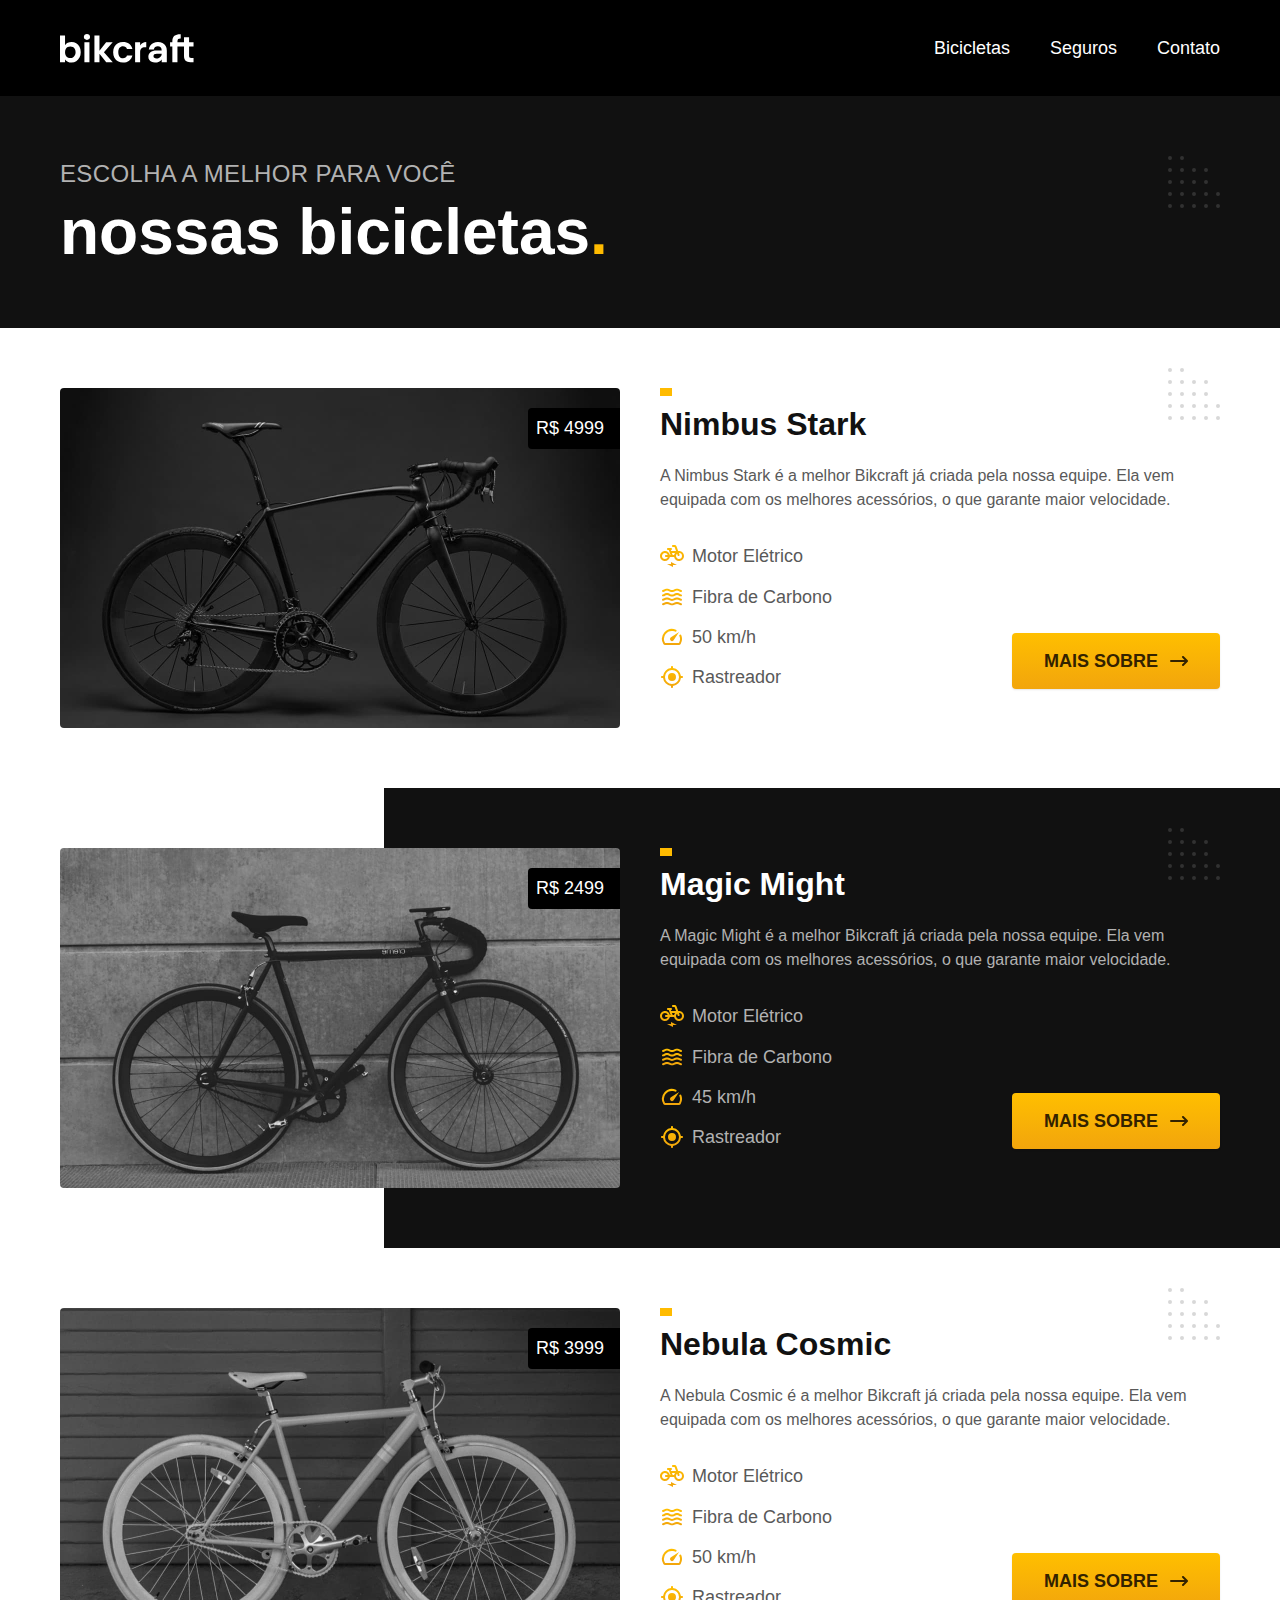
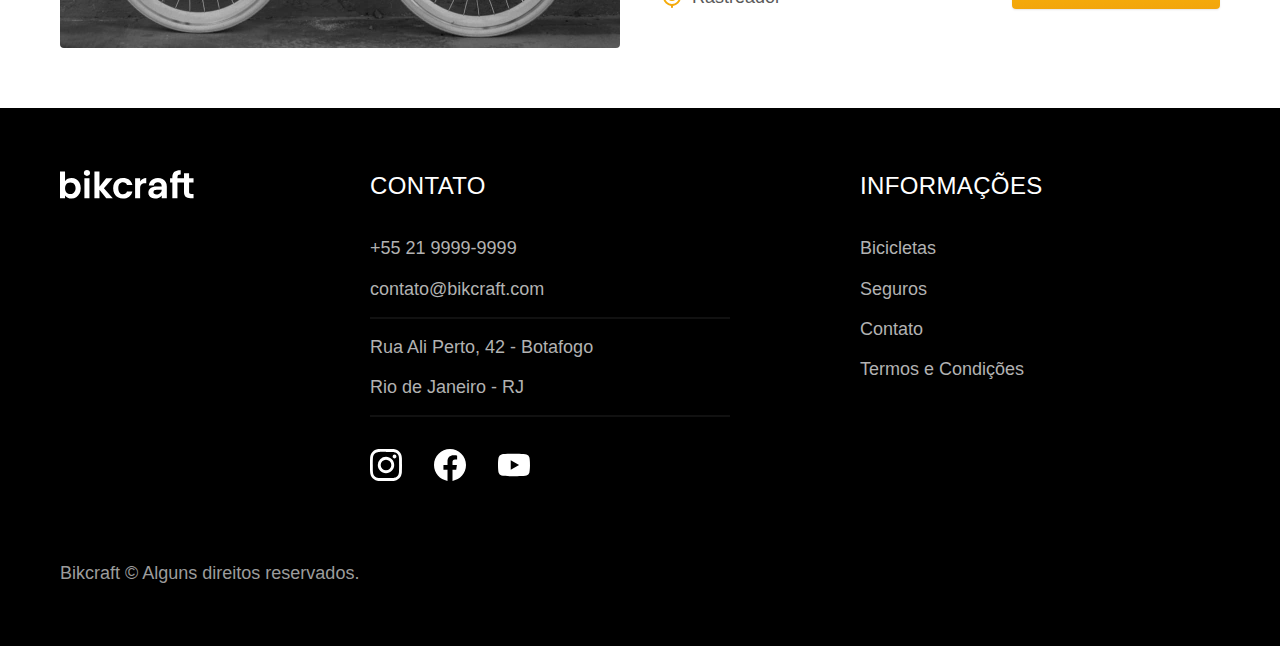
==== bicicletas.html @ 62904f8d "..." ====
<!DOCTYPE html>
<html lang="pt-br">

<head>
  <meta charset="UTF-8">
  <meta name="viewport" content="width=device-width, initial-scale=1.0">

  <title>Bicicletas | Bikcraft</title>
  <meta name="description" content="Bicicletas">

  <link rel="preload" href="./css/style.css" as="style">
  <link rel="stylesheet" href="./css/style.css">
</head>

<body id="bicicletas">
  <header class="header-bg">
    <div class="header container">
      <a href="./">
        <img src="./img/bikcraft.svg" alt="Bikcraft">
      </a>

      <nav aria-label="primaria">
        <ul class="header-menu font-1-m cor-0">
          <li><a href="./bicicletas.html">Bicicletas</a></li>
          <li><a href="./seguros.html">Seguros</a></li>
          <li><a href="./contato.html">Contato</a></li>
        </ul>
      </nav>
    </div>
  </header>

  <main>
    <div class="titulo-bg">
      <div class="titulo container">
        <p class="font-2-l-b cor-5">Escolha a melhor para você</p>
        <h1 class="font-1-xxl cor-0">nossas bicicletas<span class="cor-p1">.</span></h1>
      </div>
    </div>

    <div class="bicicletas container">
      <div class="bicicletas-imagem">
        <img src="./img/bicicletas/nimbus.jpg" alt="Bicicleta preta">
        <span class="font-2-m cor-0">R$ 4999</span>
      </div>
      <div class="bicicletas-conteudo">
        <h2 class="font-1-xl">Nimbus Stark</h2>
        <p class="font-2-s cor-8">A Nimbus Stark é a melhor Bikcraft já criada pela nossa equipe. Ela vem equipada com os melhores acessórios, o que garante maior velocidade.</p>
        <ul class="font-1-m cor-8">
          <li>
            <img src="./img/icones/eletrica.svg" alt="">
            Motor Elétrico
          </li>
          <li>
            <img src="./img/icones/carbono.svg" alt="">
            Fibra de Carbono
          </li>
          <li>
            <img src="./img/icones/velocidade.svg" alt="">
            50 km/h
          </li>
          <li>
            <img src="./img/icones/rastreador.svg" alt="">
            Rastreador
          </li>
        </ul>
        <a class="botao seta" href="./bicicletas/nimbus.html">Mais Sobre</a>
      </div>
    </div>

    <div class="bicicletas-bg">
      <div class="bicicletas container">
        <div class="bicicletas-imagem">
          <img src="./img/bicicletas/magic.jpg" alt="Bicicleta preta">
          <span class="font-2-m cor-0">R$ 2499</span>
        </div>
        <div class="bicicletas-conteudo">
          <h2 class="font-1-xl cor-0">Magic Might</h2>
          <p class="font-2-s cor-5">A Magic Might é a melhor Bikcraft já criada pela nossa equipe. Ela vem equipada com os melhores acessórios, o que garante maior velocidade.</p>
          <ul class="font-1-m cor-5">
            <li>
              <img src="./img/icones/eletrica.svg" alt="">
              Motor Elétrico
            </li>
            <li>
              <img src="./img/icones/carbono.svg" alt="">
              Fibra de Carbono
            </li>
            <li>
              <img src="./img/icones/velocidade.svg" alt="">
              45 km/h
            </li>
            <li>
              <img src="./img/icones/rastreador.svg" alt="">
              Rastreador
            </li>
          </ul>
          <a class="botao seta" href="./bicicletas/magic.html">Mais Sobre</a>
        </div>
      </div>
    </div>

    <div class="bicicletas container">
      <div class="bicicletas-imagem">
        <img src="./img/bicicletas/nebula.jpg" alt="Bicicleta preta">
        <span class="font-2-m cor-0">R$ 3999</span>
      </div>
      <div class="bicicletas-conteudo">
        <h2 class="font-1-xl">Nebula Cosmic</h2>
        <p class="font-2-s cor-8">A Nebula Cosmic é a melhor Bikcraft já criada pela nossa equipe. Ela vem equipada com os melhores acessórios, o que garante maior velocidade.</p>
        <ul class="font-1-m cor-8">
          <li>
            <img src="./img/icones/eletrica.svg" alt="">
            Motor Elétrico
          </li>
          <li>
            <img src="./img/icones/carbono.svg" alt="">
            Fibra de Carbono
          </li>
          <li>
            <img src="./img/icones/velocidade.svg" alt="">
            50 km/h
          </li>
          <li>
            <img src="./img/icones/rastreador.svg" alt="">
            Rastreador
          </li>
        </ul>
        <a class="botao seta" href="./bicicletas/nebula.html">Mais Sobre</a>
      </div>
    </div>

  </main>

  <footer class="footer-bg">
    <div class="footer container">
      <img src="./img/bikcraft.svg" alt="Bikcraft">
      <div class="footer-contato">
        <h3 class="font-2-l-b cor-0">Contato</h3>
        <ul class="font-2-m cor-5">
          <li><a href="tel:+552199999999">+55 21 9999-9999</a></li>
          <li><a href="mailto:contato@bikcraft.com">contato@bikcraft.com</a></li>
          <li>Rua Ali Perto, 42 - Botafogo</li>
          <li>Rio de Janeiro - RJ</li>
        </ul>
        <div class="footer-redes">
          <a href="./">
            <img src="./img/redes/instagram.svg" alt="Instagram">
          </a>
          <a href="./">
            <img src="./img/redes/facebook.svg" alt="Facebook">
          </a>
          <a href="./">
            <img src="./img/redes/youtube.svg" alt="Youtube">
          </a>
        </div>
      </div>
      <div class="footer-informacoes">
        <h3 class="font-2-l-b cor-0">Informações</h3>
        <nav>
          <ul class="font-1-m cor-5">
            <li><a href="./bicicletas.html">Bicicletas</a></li>
            <li><a href="./seguros.html">Seguros</a></li>
            <li><a href="./contato.html">Contato</a></li>
            <li><a href="./termos.html">Termos e Condições</a></li>
          </ul>
        </nav>
      </div>
      <p class="footer-copy font-2-m cor-6">Bikcraft © Alguns direitos reservados.</p>
    </div>
  </footer>
</body>

</html>
---- css/style.css ----
@import "./global/global.css";
@import "./utilidades/tipografia.css";
@import "./utilidades/cores.css";

@import "./global/header.css";
@import "./global/footer.css";

/* Utilidades */
@import "./utilidades/componentes.css";
@import "./utilidades/formulario.css";

/* Home */
@import "./home/introducao.css";
@import "./home/tecnologia.css";
@import "./home/parceiros.css";
@import "./home/depoimento.css";

/* Bicicletas */
@import "./bicicletas/bicicletas-lista.css";
@import "./bicicletas/bicicletas.css";

/* Bicicleta */
@import "./bicicleta/bicicleta.css";
@import "./bicicleta/seguro.css";

/* Seguros */
@import "./seguros/seguros.css";
@import "./seguros/vantagens.css";
@import "./seguros/perguntas.css";

/* Contato */
@import "./contato/contato.css";
@import "./contato/lojas.css";

/* Contato */
@import "./orcamento/orcamento.css";

/* Termos */
@import "./termos/termos.css";
---- css/style.css ----
@import "./global/global.css";
@import "./utilidades/tipografia.css";
@import "./utilidades/cores.css";

@import "./global/header.css";
@import "./global/footer.css";

/* Utilidades */
@import "./utilidades/componentes.css";
@import "./utilidades/formulario.css";

/* Home */
@import "./home/introducao.css";
@import "./home/tecnologia.css";
@import "./home/parceiros.css";
@import "./home/depoimento.css";

/* Bicicletas */
@import "./bicicletas/bicicletas-lista.css";
@import "./bicicletas/bicicletas.css";

/* Bicicleta */
@import "./bicicleta/bicicleta.css";
@import "./bicicleta/seguro.css";

/* Seguros */
@import "./seguros/seguros.css";
@import "./seguros/vantagens.css";
@import "./seguros/perguntas.css";

/* Contato */
@import "./contato/contato.css";
@import "./contato/lojas.css";

/* Contato */
@import "./orcamento/orcamento.css";

/* Termos */
@import "./termos/termos.css";
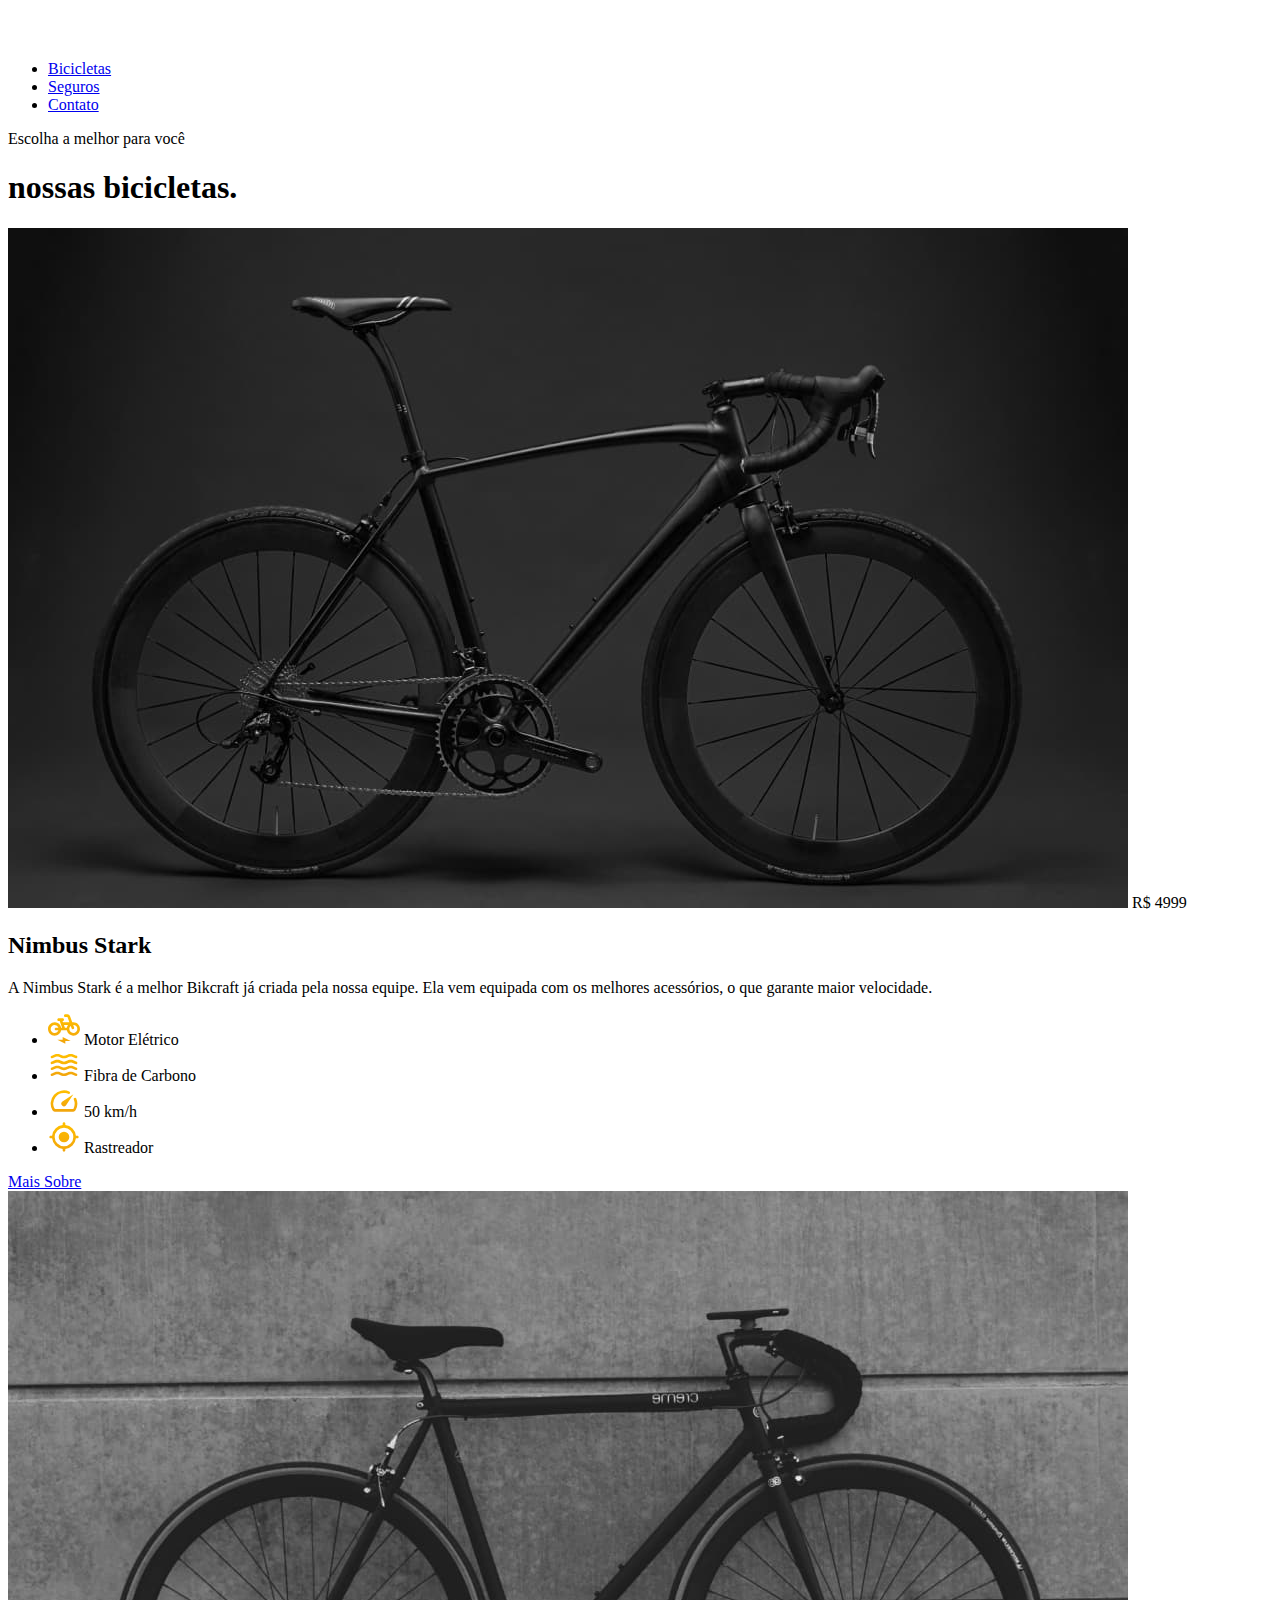
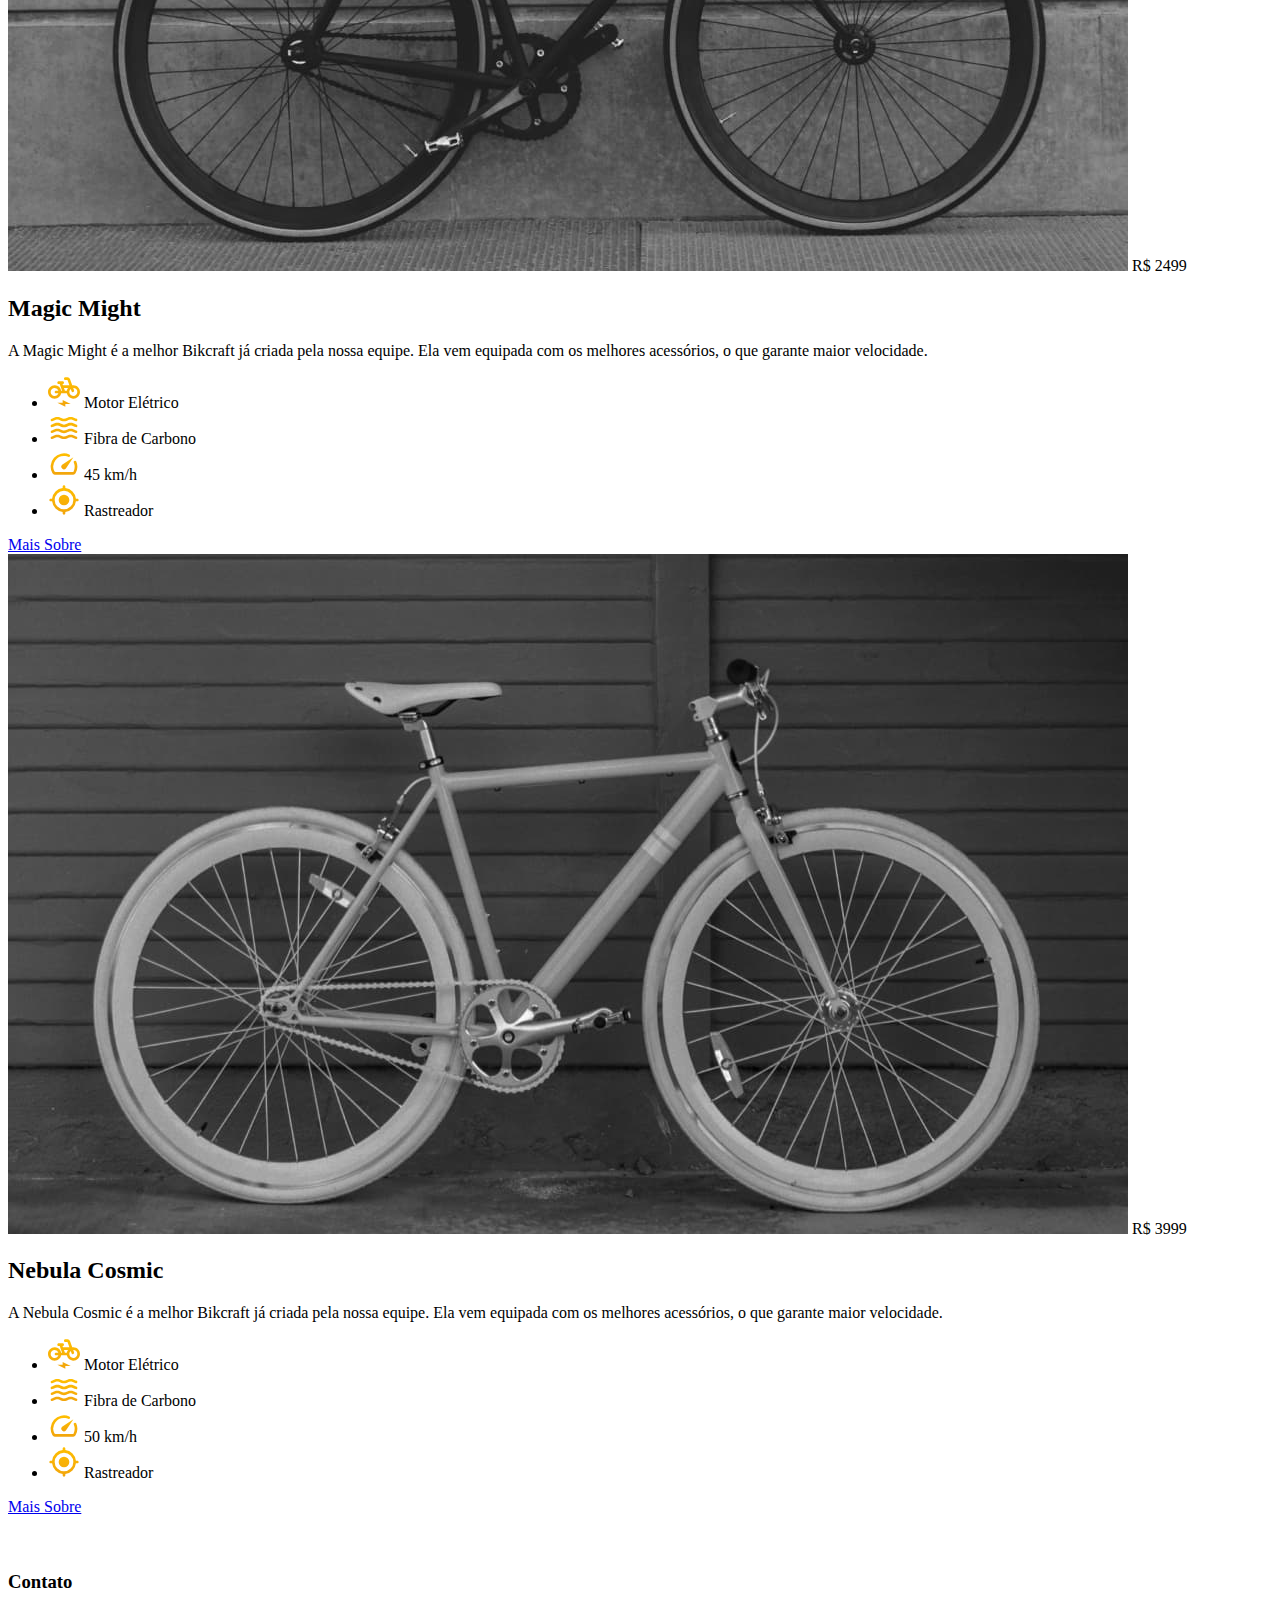
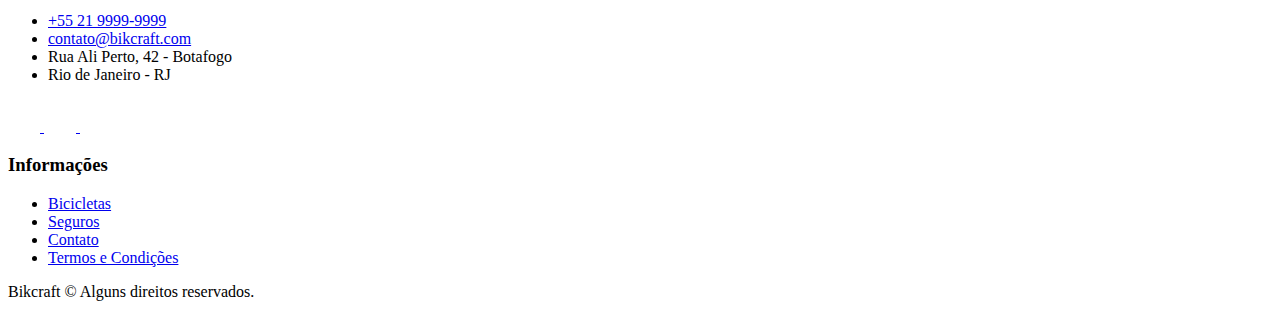
==== commit 96cc274a: "final" ====
--- a/bicicletas.html
+++ b/bicicletas.html
@@ -2,172 +2,179 @@
 <html lang="pt-br">
 
 <head>
-  <meta charset="UTF-8">
-  <meta name="viewport" content="width=device-width, initial-scale=1.0">
+    <meta charset="UTF-8">
+    <meta name="viewport" content="width=device-width, initial-scale=1.0">
 
-  <title>Bicicletas | Bikcraft</title>
-  <meta name="description" content="Bicicletas">
-
-  <link rel="preload" href="./css/style.css" as="style">
-  <link rel="stylesheet" href="./css/style.css">
+    <title>Bicicletas | Bikcraft</title>
+    <meta name="description" content="Bicicletas">
+    <link rel="icon" href="favicon.svg" type="image/svg+xml">
+    <link rel="preload" href="./css/style.min.css" as="style">
+    <link rel="stylesheet" href="./css/style.min.css">
+    <script>
+        document.documentElement.classList.add('js')
+    </script>
 </head>
 
 <body id="bicicletas">
-  <header class="header-bg">
+<header class="header-bg">
     <div class="header container">
-      <a href="./">
-        <img src="./img/bikcraft.svg" alt="Bikcraft">
-      </a>
+        <a href="./">
+            <img src="./img/bikcraft.svg" alt="Bikcraft">
+        </a>
 
-      <nav aria-label="primaria">
-        <ul class="header-menu font-1-m cor-0">
-          <li><a href="./bicicletas.html">Bicicletas</a></li>
-          <li><a href="./seguros.html">Seguros</a></li>
-          <li><a href="./contato.html">Contato</a></li>
-        </ul>
-      </nav>
+        <nav aria-label="primaria">
+            <ul class="header-menu font-1-m cor-0">
+                <li><a href="./bicicletas.html">Bicicletas</a></li>
+                <li><a href="./seguros.html">Seguros</a></li>
+                <li><a href="./contato.html">Contato</a></li>
+            </ul>
+        </nav>
     </div>
-  </header>
+</header>
 
-  <main>
+<main>
     <div class="titulo-bg">
-      <div class="titulo container">
-        <p class="font-2-l-b cor-5">Escolha a melhor para você</p>
-        <h1 class="font-1-xxl cor-0">nossas bicicletas<span class="cor-p1">.</span></h1>
-      </div>
+        <div class="titulo container">
+            <p class="font-2-l-b cor-5">Escolha a melhor para você</p>
+            <h1 class="font-1-xxl cor-0">nossas bicicletas<span class="cor-p1">.</span></h1>
+        </div>
     </div>
 
     <div class="bicicletas container">
-      <div class="bicicletas-imagem">
-        <img src="./img/bicicletas/nimbus.jpg" alt="Bicicleta preta">
-        <span class="font-2-m cor-0">R$ 4999</span>
-      </div>
-      <div class="bicicletas-conteudo">
-        <h2 class="font-1-xl">Nimbus Stark</h2>
-        <p class="font-2-s cor-8">A Nimbus Stark é a melhor Bikcraft já criada pela nossa equipe. Ela vem equipada com os melhores acessórios, o que garante maior velocidade.</p>
-        <ul class="font-1-m cor-8">
-          <li>
-            <img src="./img/icones/eletrica.svg" alt="">
-            Motor Elétrico
-          </li>
-          <li>
-            <img src="./img/icones/carbono.svg" alt="">
-            Fibra de Carbono
-          </li>
-          <li>
-            <img src="./img/icones/velocidade.svg" alt="">
-            50 km/h
-          </li>
-          <li>
-            <img src="./img/icones/rastreador.svg" alt="">
-            Rastreador
-          </li>
-        </ul>
-        <a class="botao seta" href="./bicicletas/nimbus.html">Mais Sobre</a>
-      </div>
+        <div class="bicicletas-imagem">
+            <img src="./img/bicicletas/nimbus.jpg" alt="Bicicleta preta">
+            <span class="font-2-m cor-0">R$ 4999</span>
+        </div>
+        <div class="bicicletas-conteudo">
+            <h2 class="font-1-xl">Nimbus Stark</h2>
+            <p class="font-2-s cor-8">A Nimbus Stark é a melhor Bikcraft já criada pela nossa equipe. Ela vem equipada
+                com os melhores acessórios, o que garante maior velocidade.</p>
+            <ul class="font-1-m cor-8">
+                <li>
+                    <img src="./img/icones/eletrica.svg" alt="">
+                    Motor Elétrico
+                </li>
+                <li>
+                    <img src="./img/icones/carbono.svg" alt="">
+                    Fibra de Carbono
+                </li>
+                <li>
+                    <img src="./img/icones/velocidade.svg" alt="">
+                    50 km/h
+                </li>
+                <li>
+                    <img src="./img/icones/rastreador.svg" alt="">
+                    Rastreador
+                </li>
+            </ul>
+            <a class="botao seta" href="./bicicletas/nimbus.html">Mais Sobre</a>
+        </div>
     </div>
 
     <div class="bicicletas-bg">
-      <div class="bicicletas container">
-        <div class="bicicletas-imagem">
-          <img src="./img/bicicletas/magic.jpg" alt="Bicicleta preta">
-          <span class="font-2-m cor-0">R$ 2499</span>
+        <div class="bicicletas container">
+            <div class="bicicletas-imagem">
+                <img src="./img/bicicletas/magic.jpg" alt="Bicicleta preta">
+                <span class="font-2-m cor-0">R$ 2499</span>
+            </div>
+            <div class="bicicletas-conteudo">
+                <h2 class="font-1-xl cor-0">Magic Might</h2>
+                <p class="font-2-s cor-5">A Magic Might é a melhor Bikcraft já criada pela nossa equipe. Ela vem
+                    equipada com os melhores acessórios, o que garante maior velocidade.</p>
+                <ul class="font-1-m cor-5">
+                    <li>
+                        <img src="./img/icones/eletrica.svg" alt="">
+                        Motor Elétrico
+                    </li>
+                    <li>
+                        <img src="./img/icones/carbono.svg" alt="">
+                        Fibra de Carbono
+                    </li>
+                    <li>
+                        <img src="./img/icones/velocidade.svg" alt="">
+                        45 km/h
+                    </li>
+                    <li>
+                        <img src="./img/icones/rastreador.svg" alt="">
+                        Rastreador
+                    </li>
+                </ul>
+                <a class="botao seta" href="./bicicletas/magic.html">Mais Sobre</a>
+            </div>
         </div>
-        <div class="bicicletas-conteudo">
-          <h2 class="font-1-xl cor-0">Magic Might</h2>
-          <p class="font-2-s cor-5">A Magic Might é a melhor Bikcraft já criada pela nossa equipe. Ela vem equipada com os melhores acessórios, o que garante maior velocidade.</p>
-          <ul class="font-1-m cor-5">
-            <li>
-              <img src="./img/icones/eletrica.svg" alt="">
-              Motor Elétrico
-            </li>
-            <li>
-              <img src="./img/icones/carbono.svg" alt="">
-              Fibra de Carbono
-            </li>
-            <li>
-              <img src="./img/icones/velocidade.svg" alt="">
-              45 km/h
-            </li>
-            <li>
-              <img src="./img/icones/rastreador.svg" alt="">
-              Rastreador
-            </li>
-          </ul>
-          <a class="botao seta" href="./bicicletas/magic.html">Mais Sobre</a>
-        </div>
-      </div>
     </div>
 
     <div class="bicicletas container">
-      <div class="bicicletas-imagem">
-        <img src="./img/bicicletas/nebula.jpg" alt="Bicicleta preta">
-        <span class="font-2-m cor-0">R$ 3999</span>
-      </div>
-      <div class="bicicletas-conteudo">
-        <h2 class="font-1-xl">Nebula Cosmic</h2>
-        <p class="font-2-s cor-8">A Nebula Cosmic é a melhor Bikcraft já criada pela nossa equipe. Ela vem equipada com os melhores acessórios, o que garante maior velocidade.</p>
-        <ul class="font-1-m cor-8">
-          <li>
-            <img src="./img/icones/eletrica.svg" alt="">
-            Motor Elétrico
-          </li>
-          <li>
-            <img src="./img/icones/carbono.svg" alt="">
-            Fibra de Carbono
-          </li>
-          <li>
-            <img src="./img/icones/velocidade.svg" alt="">
-            50 km/h
-          </li>
-          <li>
-            <img src="./img/icones/rastreador.svg" alt="">
-            Rastreador
-          </li>
-        </ul>
-        <a class="botao seta" href="./bicicletas/nebula.html">Mais Sobre</a>
-      </div>
+        <div class="bicicletas-imagem">
+            <img src="./img/bicicletas/nebula.jpg" alt="Bicicleta preta">
+            <span class="font-2-m cor-0">R$ 3999</span>
+        </div>
+        <div class="bicicletas-conteudo">
+            <h2 class="font-1-xl">Nebula Cosmic</h2>
+            <p class="font-2-s cor-8">A Nebula Cosmic é a melhor Bikcraft já criada pela nossa equipe. Ela vem equipada
+                com os melhores acessórios, o que garante maior velocidade.</p>
+            <ul class="font-1-m cor-8">
+                <li>
+                    <img src="./img/icones/eletrica.svg" alt="">
+                    Motor Elétrico
+                </li>
+                <li>
+                    <img src="./img/icones/carbono.svg" alt="">
+                    Fibra de Carbono
+                </li>
+                <li>
+                    <img src="./img/icones/velocidade.svg" alt="">
+                    50 km/h
+                </li>
+                <li>
+                    <img src="./img/icones/rastreador.svg" alt="">
+                    Rastreador
+                </li>
+            </ul>
+            <a class="botao seta" href="./bicicletas/nebula.html">Mais Sobre</a>
+        </div>
     </div>
 
-  </main>
+</main>
 
-  <footer class="footer-bg">
+<footer class="footer-bg">
     <div class="footer container">
-      <img src="./img/bikcraft.svg" alt="Bikcraft">
-      <div class="footer-contato">
-        <h3 class="font-2-l-b cor-0">Contato</h3>
-        <ul class="font-2-m cor-5">
-          <li><a href="tel:+552199999999">+55 21 9999-9999</a></li>
-          <li><a href="mailto:contato@bikcraft.com">contato@bikcraft.com</a></li>
-          <li>Rua Ali Perto, 42 - Botafogo</li>
-          <li>Rio de Janeiro - RJ</li>
-        </ul>
-        <div class="footer-redes">
-          <a href="./">
-            <img src="./img/redes/instagram.svg" alt="Instagram">
-          </a>
-          <a href="./">
-            <img src="./img/redes/facebook.svg" alt="Facebook">
-          </a>
-          <a href="./">
-            <img src="./img/redes/youtube.svg" alt="Youtube">
-          </a>
+        <img src="./img/bikcraft.svg" alt="Bikcraft">
+        <div class="footer-contato">
+            <h3 class="font-2-l-b cor-0">Contato</h3>
+            <ul class="font-2-m cor-5">
+                <li><a href="tel:+552199999999">+55 21 9999-9999</a></li>
+                <li><a href="mailto:contato@bikcraft.com">contato@bikcraft.com</a></li>
+                <li>Rua Ali Perto, 42 - Botafogo</li>
+                <li>Rio de Janeiro - RJ</li>
+            </ul>
+            <div class="footer-redes">
+                <a href="./">
+                    <img src="./img/redes/instagram.svg" alt="Instagram">
+                </a>
+                <a href="./">
+                    <img src="./img/redes/facebook.svg" alt="Facebook">
+                </a>
+                <a href="./">
+                    <img src="./img/redes/youtube.svg" alt="Youtube">
+                </a>
+            </div>
         </div>
-      </div>
-      <div class="footer-informacoes">
-        <h3 class="font-2-l-b cor-0">Informações</h3>
-        <nav>
-          <ul class="font-1-m cor-5">
-            <li><a href="./bicicletas.html">Bicicletas</a></li>
-            <li><a href="./seguros.html">Seguros</a></li>
-            <li><a href="./contato.html">Contato</a></li>
-            <li><a href="./termos.html">Termos e Condições</a></li>
-          </ul>
-        </nav>
-      </div>
-      <p class="footer-copy font-2-m cor-6">Bikcraft © Alguns direitos reservados.</p>
+        <div class="footer-informacoes">
+            <h3 class="font-2-l-b cor-0">Informações</h3>
+            <nav>
+                <ul class="font-1-m cor-5">
+                    <li><a href="./bicicletas.html">Bicicletas</a></li>
+                    <li><a href="./seguros.html">Seguros</a></li>
+                    <li><a href="./contato.html">Contato</a></li>
+                    <li><a href="./termos.html">Termos e Condições</a></li>
+                </ul>
+            </nav>
+        </div>
+        <p class="footer-copy font-2-m cor-6">Bikcraft © Alguns direitos reservados.</p>
     </div>
-  </footer>
+</footer>
+<script src="js/Script.js"></script>
 </body>
 
 </html>